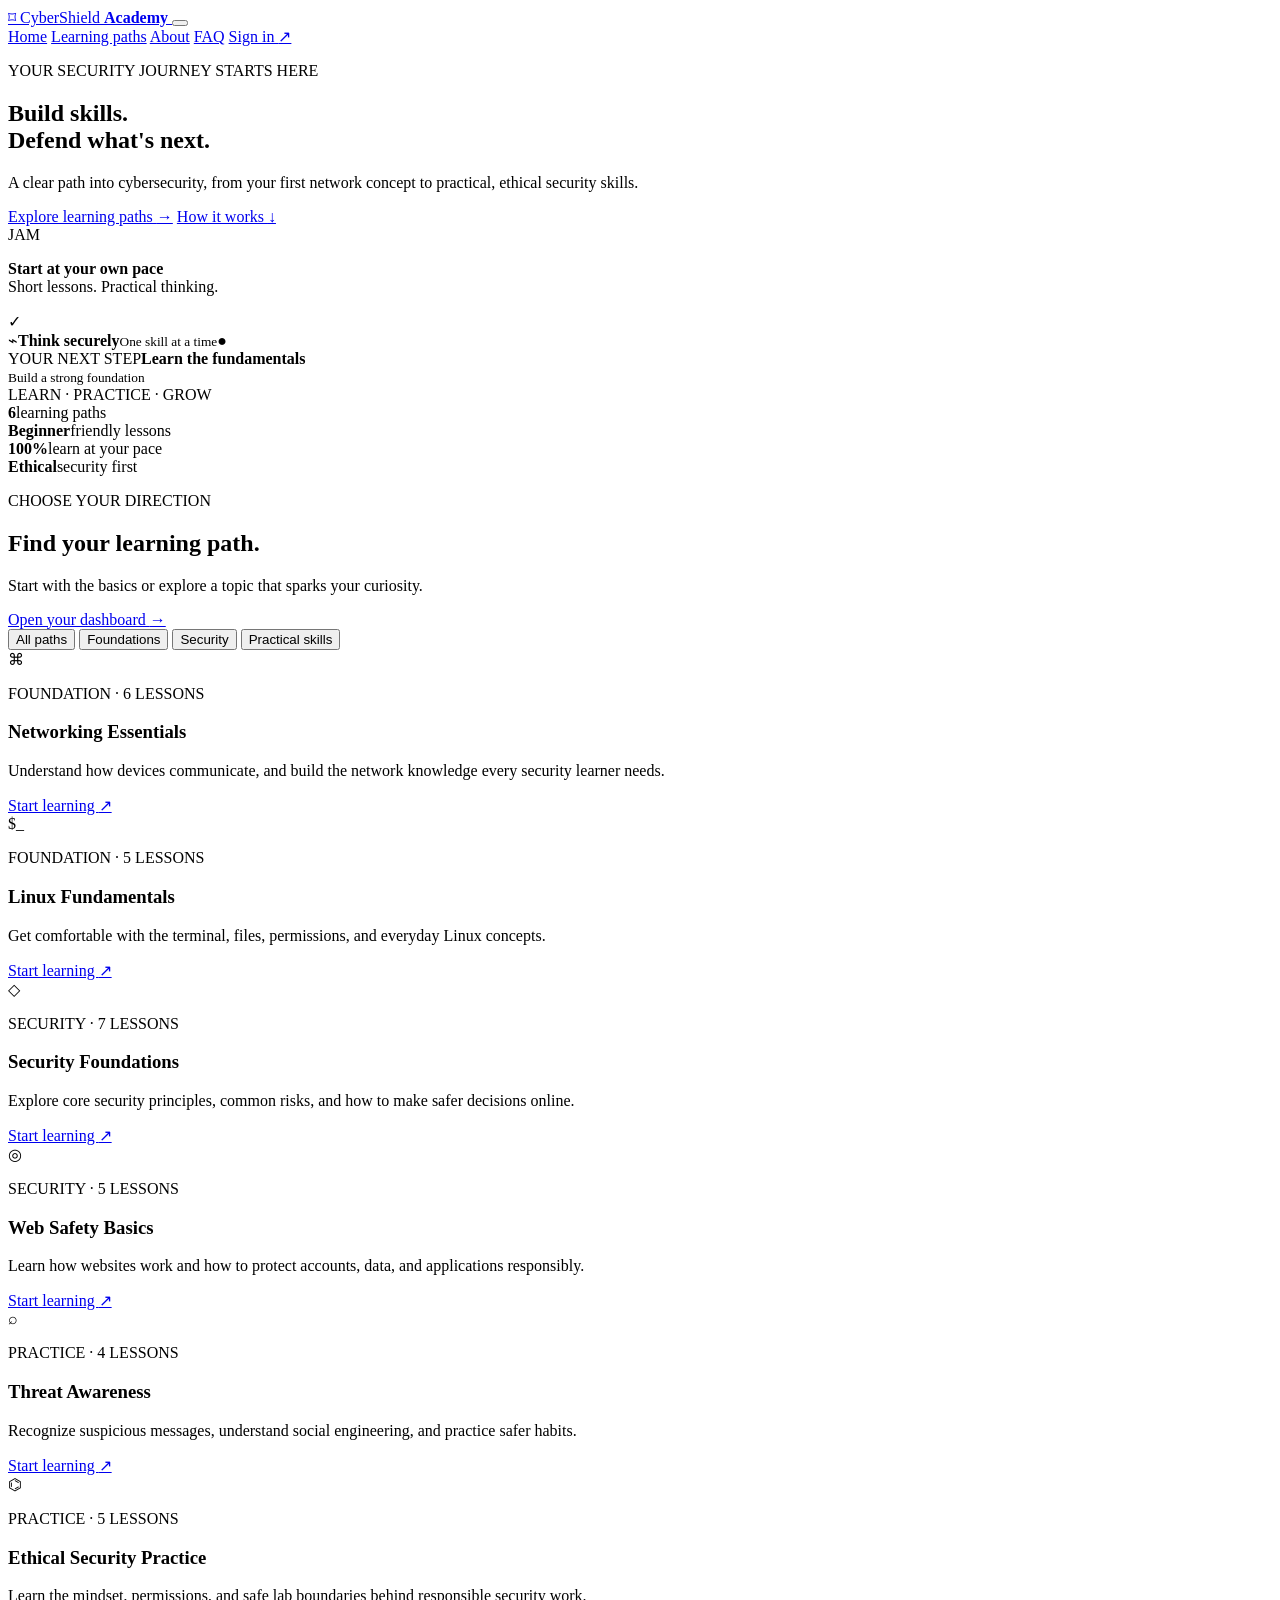
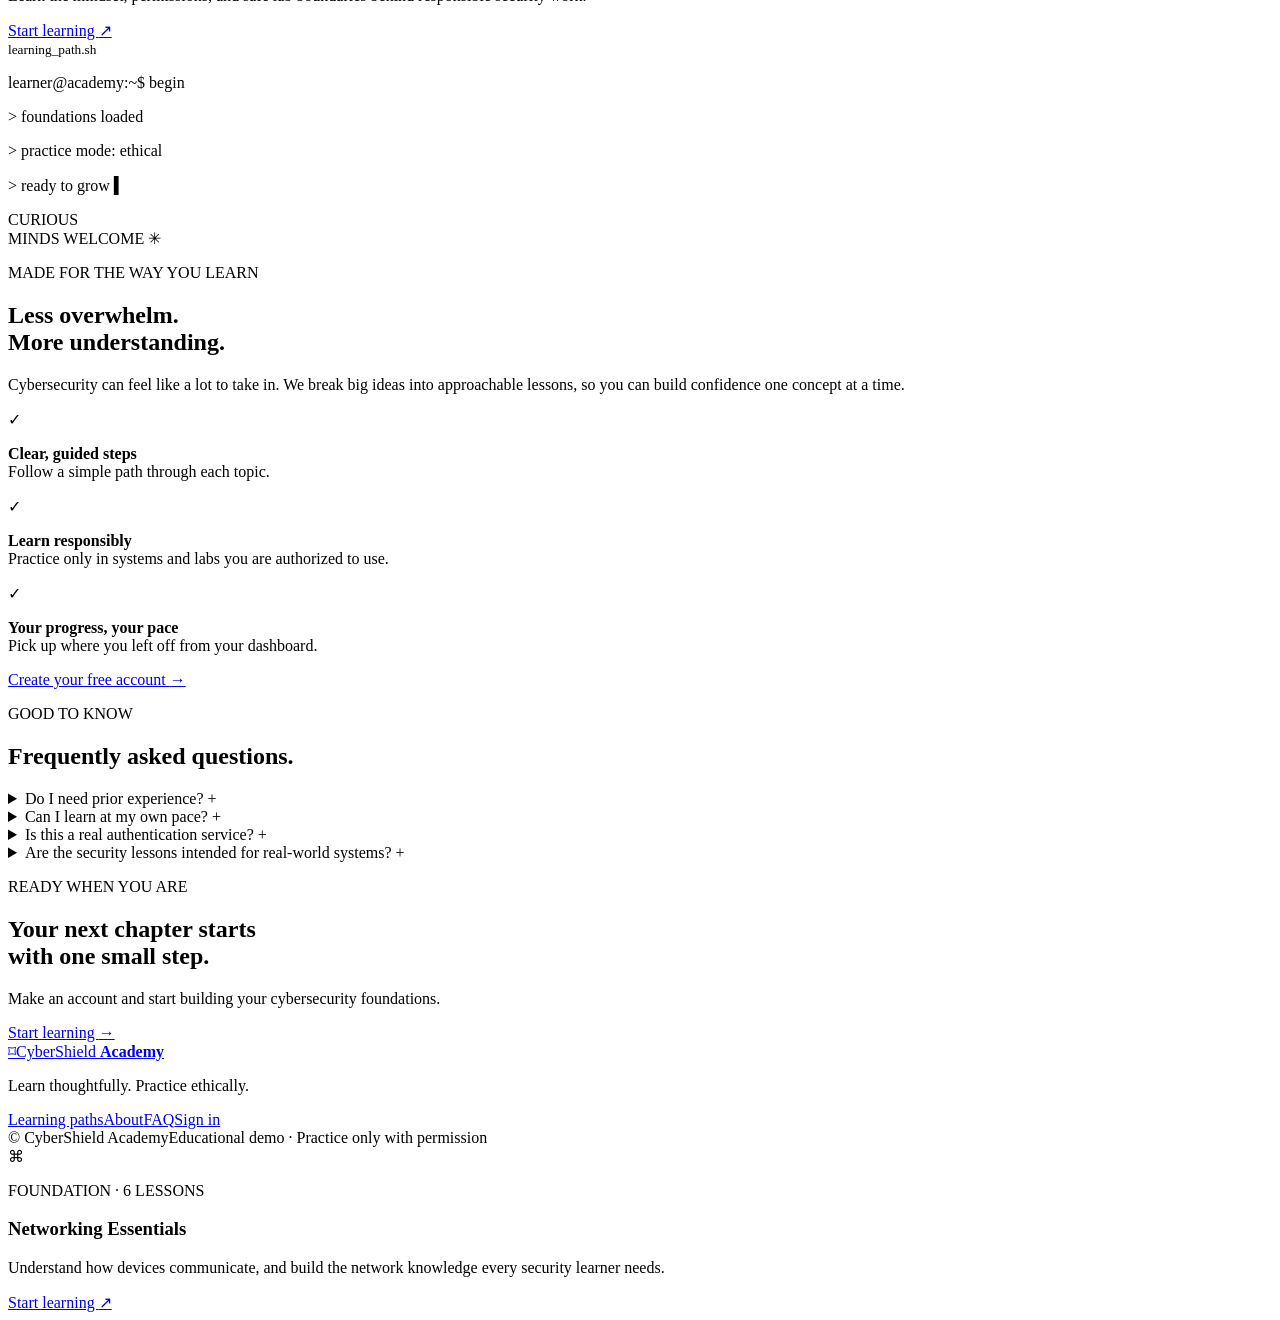
==== index.html @ b5a875af "Update and rename README.md to index.html" ====
<!DOCTYPE html>
<html lang="en">
<head>
    <meta charset="UTF-8">
    <meta name="viewport" content="width=device-width, initial-scale=1.0">
    <meta name="theme-color" content="#07111f">
    <meta name="description" content="Build practical cybersecurity skills with beginner-friendly learning paths, hands-on labs, and guided lessons at CyberShield Academy.">
    <title>CyberShield Academy | Learn Cybersecurity</title>
    <link rel="stylesheet" href="style.css">
</head>
<body>
    <header class="site-header">
        <a class="brand" href="#home" aria-label="CyberShield Academy home">
            <span class="brand-mark" aria-hidden="true">⌑</span>
            <span>CyberShield <strong>Academy</strong></span>
        </a>
        <button class="menu-toggle" id="menuToggle" type="button" aria-label="Open navigation" aria-expanded="false" aria-controls="primaryNav">
            <span></span><span></span><span></span>
        </button>
        <nav class="main-nav" id="primaryNav" aria-label="Main navigation">
            <a href="#home">Home</a>
            <a href="#courses">Learning paths</a>
            <a href="#about">About</a>
            <a href="#faq">FAQ</a>
            <a class="nav-cta" href="auth.html">Sign in <span aria-hidden="true">↗</span></a>
        </nav>
    </header>

    <main>
        <section class="hero section-wrap" id="home">
            <div class="hero-copy">
                <p class="eyebrow"><span class="status-dot"></span> YOUR SECURITY JOURNEY STARTS HERE</p>
                <h1>Build skills.<br><span>Defend what's next.</span></h1>
                <p class="hero-description">A clear path into cybersecurity, from your first network concept to practical, ethical security skills.</p>
                <div class="hero-actions">
                    <a class="button button-primary" href="#courses">Explore learning paths <span aria-hidden="true">→</span></a>
                    <a class="button button-quiet" href="#about">How it works <span aria-hidden="true">↓</span></a>
                </div>
                <div class="hero-proof">
                    <div class="proof-avatars" aria-hidden="true"><span>J</span><span>A</span><span>M</span></div>
                    <p><strong>Start at your own pace</strong><br><span>Short lessons. Practical thinking.</span></p>
                </div>
            </div>
            <div class="hero-visual" aria-label="Cybersecurity learning dashboard illustration">
                <div class="orbit orbit-one"></div>
                <div class="orbit orbit-two"></div>
                <div class="shield-illustration">
                    <div class="shield-inner"><span class="shield-symbol">✓</span></div>
                </div>
                <div class="floating-card card-threat"><span class="mini-icon">⌁</span><span><strong>Think securely</strong><small>One skill at a time</small></span><span class="signal">●</span></div>
                <div class="floating-card card-progress"><span class="progress-label">YOUR NEXT STEP</span><strong>Learn the fundamentals</strong><div class="progress-track"><span></span></div><small>Build a strong foundation</small></div>
                <div class="visual-caption"><span class="status-dot"></span> LEARN · PRACTICE · GROW</div>
            </div>
        </section>

        <section class="trust-strip" aria-label="Academy highlights">
            <div><strong>6</strong><span>learning paths</span></div>
            <div><strong>Beginner</strong><span>friendly lessons</span></div>
            <div><strong>100%</strong><span>learn at your pace</span></div>
            <div><strong>Ethical</strong><span>security first</span></div>
        </section>

        <section class="section-wrap courses-section" id="courses">
            <div class="section-heading">
                <div>
                    <p class="eyebrow">CHOOSE YOUR DIRECTION</p>
                    <h2>Find your learning path<span class="accent-dot">.</span></h2>
                    <p class="section-intro">Start with the basics or explore a topic that sparks your curiosity.</p>
                </div>
                <a class="text-link" href="auth.html">Open your dashboard <span aria-hidden="true">→</span></a>
            </div>
            <div class="course-filters" role="group" aria-label="Filter learning paths">
                <button class="filter-chip active" type="button" data-filter="all" aria-pressed="true">All paths</button>
                <button class="filter-chip" type="button" data-filter="foundation" aria-pressed="false">Foundations</button>
                <button class="filter-chip" type="button" data-filter="security" aria-pressed="false">Security</button>
                <button class="filter-chip" type="button" data-filter="practice" aria-pressed="false">Practical skills</button>
            </div>
            <div class="course-grid" id="courseGrid">
                <article class="course-card" data-category="foundation">
                    <div class="course-icon icon-blue">⌘</div><p class="course-kicker">FOUNDATION · 6 LESSONS</p>
                    <h3>Networking Essentials</h3><p>Understand how devices communicate, and build the network knowledge every security learner needs.</p>
                   <a href="auth.html" class="course-link">Start learning <span aria-hidden="true">↗</span></a>
                </article>
                <article class="course-card" data-category="foundation">
                    <div class="course-icon icon-green">$_</div><p class="course-kicker">FOUNDATION · 5 LESSONS</p>
                    <h3>Linux Fundamentals</h3><p>Get comfortable with the terminal, files, permissions, and everyday Linux concepts.</p>
                    <a href="auth.html" class="course-link">Start learning <span aria-hidden="true">↗</span></a>
                </article>
                <article class="course-card" data-category="security">
                    <div class="course-icon icon-purple">◇</div><p class="course-kicker">SECURITY · 7 LESSONS</p>
                    <h3>Security Foundations</h3><p>Explore core security principles, common risks, and how to make safer decisions online.</p>
                    <a href="auth.html" class="course-link">Start learning <span aria-hidden="true">↗</span></a>
                </article>
                <article class="course-card" data-category="security">
                    <div class="course-icon icon-orange">◎</div><p class="course-kicker">SECURITY · 5 LESSONS</p>
                    <h3>Web Safety Basics</h3><p>Learn how websites work and how to protect accounts, data, and applications responsibly.</p>
                    <a href="auth.html" class="course-link">Start learning <span aria-hidden="true">↗</span></a>
                </article>
                <article class="course-card" data-category="practice">
                    <div class="course-icon icon-pink">⌕</div><p class="course-kicker">PRACTICE · 4 LESSONS</p>
                    <h3>Threat Awareness</h3><p>Recognize suspicious messages, understand social engineering, and practice safer habits.</p>
                    <a href="auth.html" class="course-link">Start learning <span aria-hidden="true">↗</span></a>
                </article>
                <article class="course-card" data-category="practice">
                    <div class="course-icon icon-teal">⌬</div><p class="course-kicker">PRACTICE · 5 LESSONS</p>
                    <h3>Ethical Security Practice</h3><p>Learn the mindset, permissions, and safe lab boundaries behind responsible security work.</p>
                    <a href="auth.html" class="course-link">Start learning <span aria-hidden="true">↗</span></a>
                </article>
            </div>
            <p class="empty-filter" id="emptyFilter" hidden>No learning paths match this filter.</p>
        </section>

        <section class="about-section" id="about">
            <div class="section-wrap about-grid">
                <div class="about-visual">
                    <div class="terminal-window">
                        <div class="terminal-top"><span></span><span></span><span></span><small>learning_path.sh</small></div>
                        <div class="terminal-content"><p><span class="terminal-green">learner@academy</span>:~$ begin</p><p class="terminal-muted">> foundations loaded</p><p class="terminal-muted">> practice mode: ethical</p><p class="terminal-highlight">> ready to grow <span class="cursor">▍</span></p></div>
                    </div>
                    <div class="about-sticker">CURIOUS<br>MINDS WELCOME <span>✳</span></div>
                </div>
                <div class="about-copy">
                    <p class="eyebrow">MADE FOR THE WAY YOU LEARN</p>
                    <h2>Less overwhelm.<br><span>More understanding.</span></h2>
                    <p>Cybersecurity can feel like a lot to take in. We break big ideas into approachable lessons, so you can build confidence one concept at a time.</p>
                    <div class="value-list">
                        <div><span class="check-mark">✓</span><p><strong>Clear, guided steps</strong><br>Follow a simple path through each topic.</p></div>
                        <div><span class="check-mark">✓</span><p><strong>Learn responsibly</strong><br>Practice only in systems and labs you are authorized to use.</p></div>
                        <div><span class="check-mark">✓</span><p><strong>Your progress, your pace</strong><br>Pick up where you left off from your dashboard.</p></div>
                    </div>
                    <a class="button button-primary" href="auth.html">Create your free account <span aria-hidden="true">→</span></a>
                </div>
            </div>
        </section>

        <section class="section-wrap faq-section" id="faq">
            <div class="section-heading">
                <div><p class="eyebrow">GOOD TO KNOW</p><h2>Frequently asked questions<span class="accent-dot">.</span></h2></div>
            </div>
            <div class="faq-list">
                <details><summary>Do I need prior experience? <span>+</span></summary><p>No. The learning paths are designed to start with approachable fundamentals, and you can choose where to begin.</p></details>
                <details><summary>Can I learn at my own pace? <span>+</span></summary><p>Yes. Lessons and progress are available from your dashboard on the same browser where you created your account.</p></details>
                <details><summary>Is this a real authentication service? <span>+</span></summary><p>This website is a front-end learning demo. Accounts and progress are stored in this browser only. Do not use a real or reused password. A production service needs a secure backend and verified password-reset flow.</p></details>
                <details><summary>Are the security lessons intended for real-world systems? <span>+</span></summary><p>Learning should stay ethical and authorized. Only practice on systems you own or have explicit permission to test, preferably in a dedicated training lab.</p></details>
            </div>
        </section>

        <section class="contact-section" id="contact">
            <div class="section-wrap contact-wrap">
                <div><p class="eyebrow">READY WHEN YOU ARE</p><h2>Your next chapter starts<br>with one small step.</h2><p>Make an account and start building your cybersecurity foundations.</p></div>
                <a class="button button-light" href="auth.html">Start learning <span aria-hidden="true">→</span></a>
            </div>
        </section>
    </main>

    <footer class="site-footer">
        <div class="section-wrap footer-main">
            <a class="brand" href="#home"><span class="brand-mark" aria-hidden="true">⌑</span><span>CyberShield <strong>Academy</strong></span></a>
            <p>Learn thoughtfully. Practice ethically.</p>
            <div class="footer-links"><a href="#courses">Learning paths</a><a href="#about">About</a><a href="#faq">FAQ</a><a href="auth.html">Sign in</a></div>
        </div>
        <div class="section-wrap footer-bottom"><span>© <span id="currentYear"></span> CyberShield Academy</span><span>Educational demo · Practice only with permission</span></div>
    </footer>
    <script src="script.js"></script><article class="course-card" data-category="foundation">
    <div class="course-icon icon-blue">⌘</div><p class="course-kicker">FOUNDATION · 6 LESSONS</p>
    <h3>Networking Essentials</h3><p>Understand how devices communicate, and build the network knowledge every security learner needs.</p>
    <a href="networking.html" class="course-link">Start learning <span aria-hidden="true">↗</span></a>
</article>

</body>
</html>
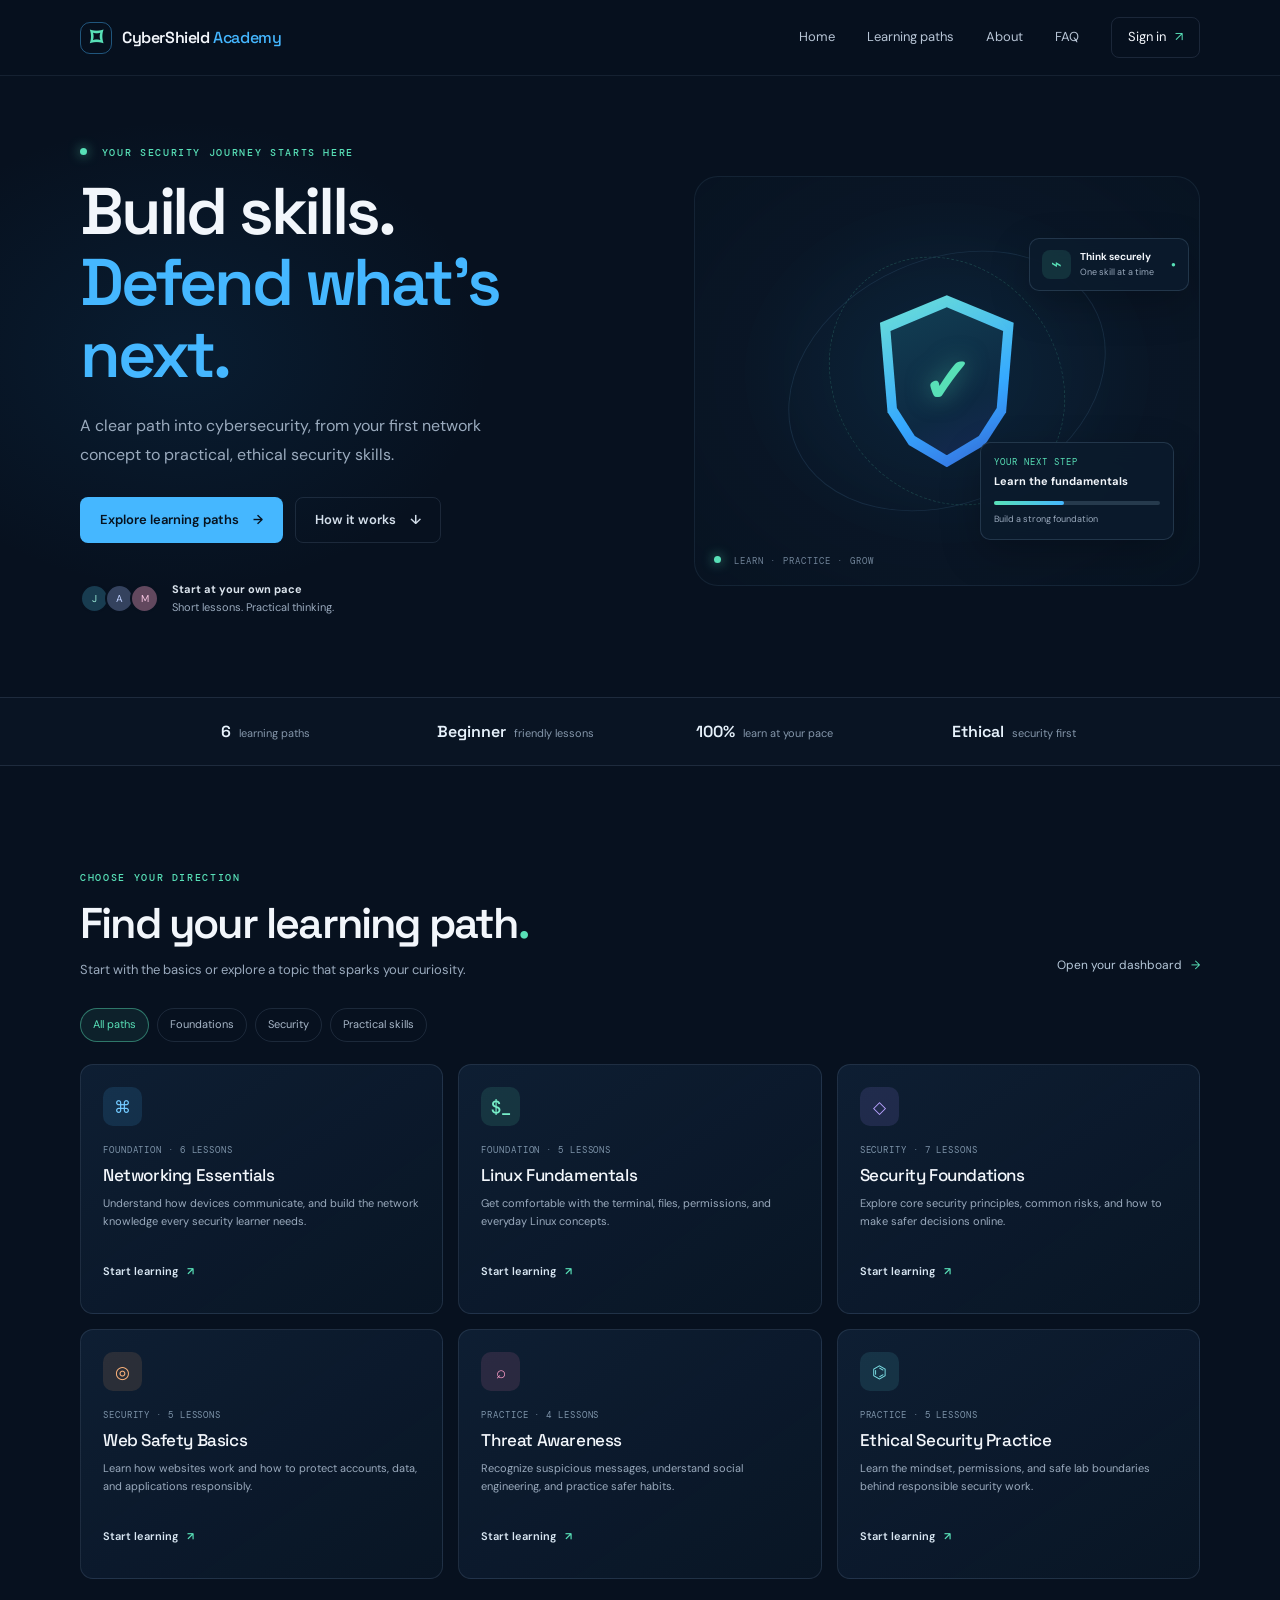
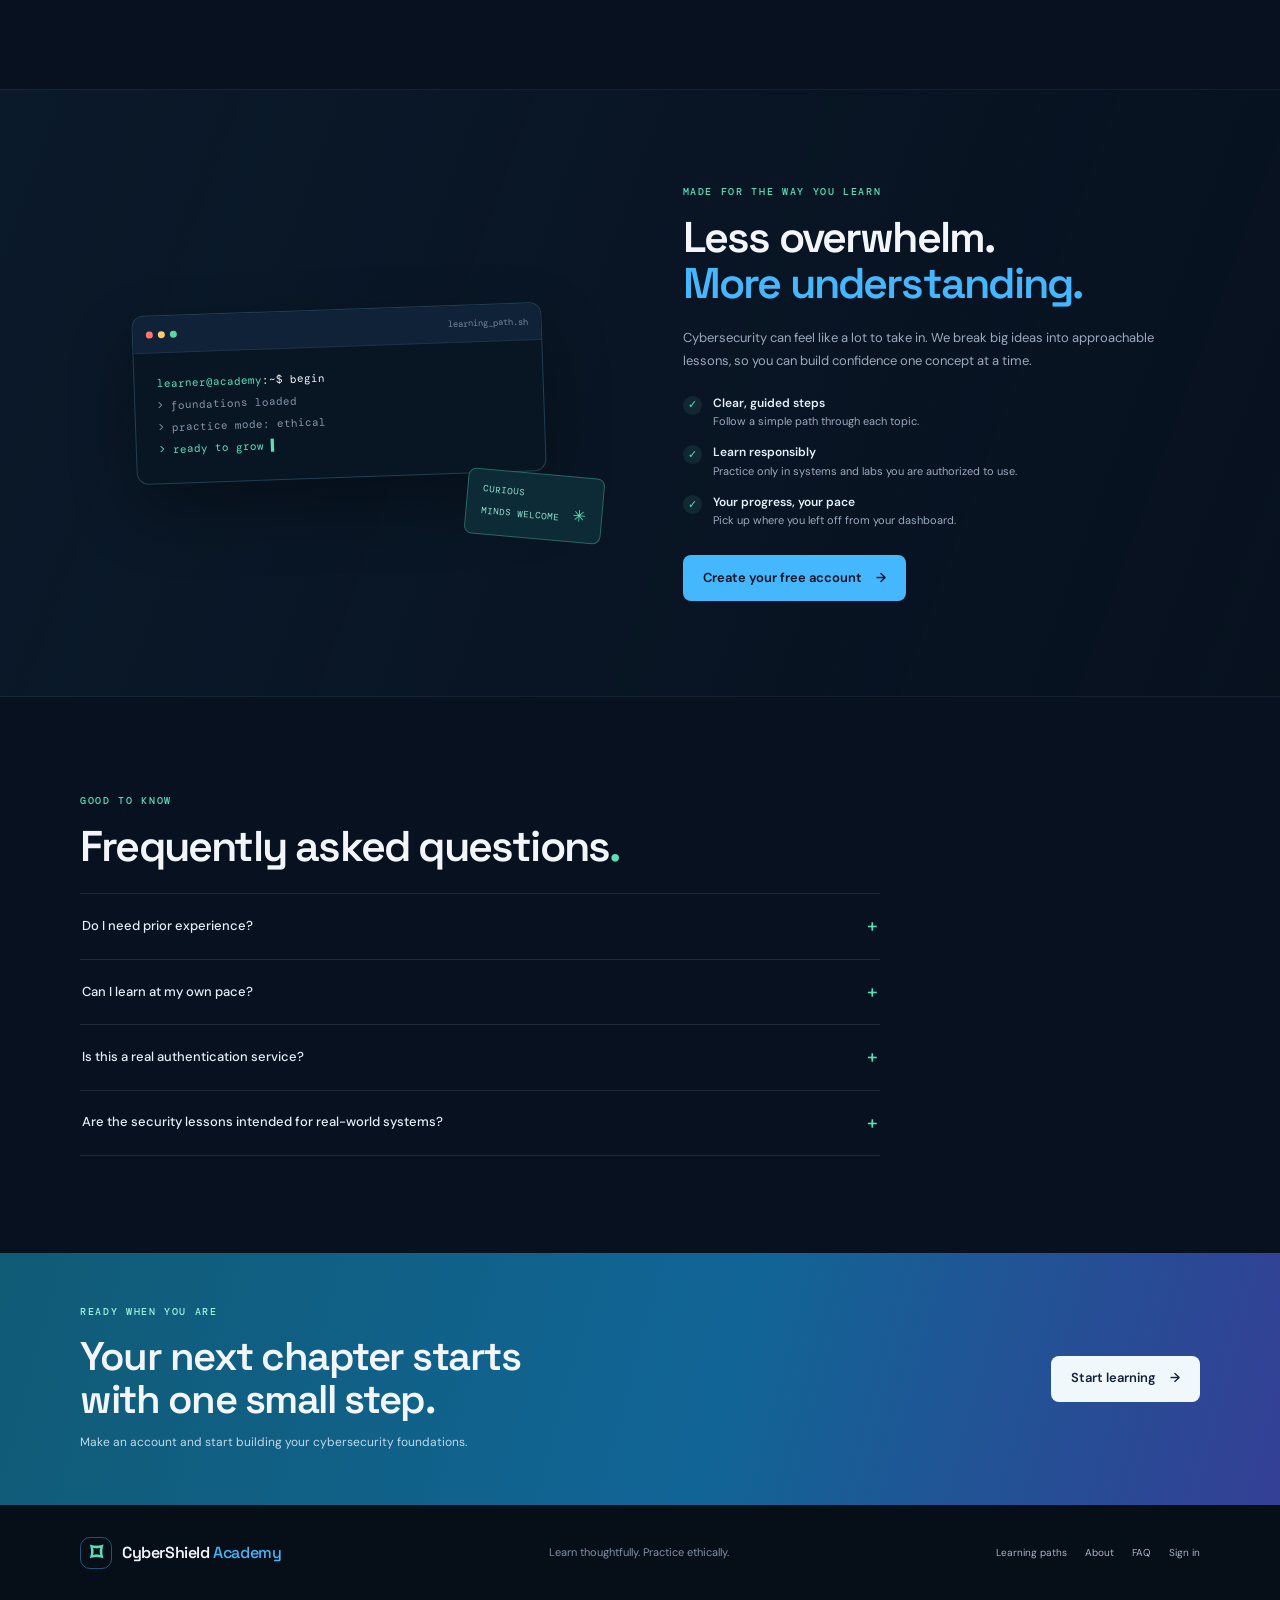
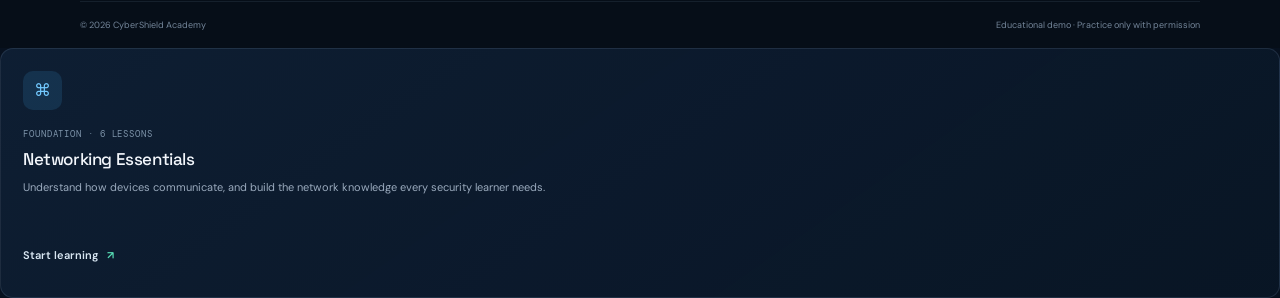
==== commit 670860b6: "Add files via upload" ====
--- a/index.html
+++ b/index.html
@@ -1,171 +1,171 @@
-<!DOCTYPE html>
-<html lang="en">
-<head>
-    <meta charset="UTF-8">
-    <meta name="viewport" content="width=device-width, initial-scale=1.0">
-    <meta name="theme-color" content="#07111f">
-    <meta name="description" content="Build practical cybersecurity skills with beginner-friendly learning paths, hands-on labs, and guided lessons at CyberShield Academy.">
-    <title>CyberShield Academy | Learn Cybersecurity</title>
-    <link rel="stylesheet" href="style.css">
-</head>
-<body>
-    <header class="site-header">
-        <a class="brand" href="#home" aria-label="CyberShield Academy home">
-            <span class="brand-mark" aria-hidden="true">⌑</span>
-            <span>CyberShield <strong>Academy</strong></span>
-        </a>
-        <button class="menu-toggle" id="menuToggle" type="button" aria-label="Open navigation" aria-expanded="false" aria-controls="primaryNav">
-            <span></span><span></span><span></span>
-        </button>
-        <nav class="main-nav" id="primaryNav" aria-label="Main navigation">
-            <a href="#home">Home</a>
-            <a href="#courses">Learning paths</a>
-            <a href="#about">About</a>
-            <a href="#faq">FAQ</a>
-            <a class="nav-cta" href="auth.html">Sign in <span aria-hidden="true">↗</span></a>
-        </nav>
-    </header>
-
-    <main>
-        <section class="hero section-wrap" id="home">
-            <div class="hero-copy">
-                <p class="eyebrow"><span class="status-dot"></span> YOUR SECURITY JOURNEY STARTS HERE</p>
-                <h1>Build skills.<br><span>Defend what's next.</span></h1>
-                <p class="hero-description">A clear path into cybersecurity, from your first network concept to practical, ethical security skills.</p>
-                <div class="hero-actions">
-                    <a class="button button-primary" href="#courses">Explore learning paths <span aria-hidden="true">→</span></a>
-                    <a class="button button-quiet" href="#about">How it works <span aria-hidden="true">↓</span></a>
-                </div>
-                <div class="hero-proof">
-                    <div class="proof-avatars" aria-hidden="true"><span>J</span><span>A</span><span>M</span></div>
-                    <p><strong>Start at your own pace</strong><br><span>Short lessons. Practical thinking.</span></p>
-                </div>
-            </div>
-            <div class="hero-visual" aria-label="Cybersecurity learning dashboard illustration">
-                <div class="orbit orbit-one"></div>
-                <div class="orbit orbit-two"></div>
-                <div class="shield-illustration">
-                    <div class="shield-inner"><span class="shield-symbol">✓</span></div>
-                </div>
-                <div class="floating-card card-threat"><span class="mini-icon">⌁</span><span><strong>Think securely</strong><small>One skill at a time</small></span><span class="signal">●</span></div>
-                <div class="floating-card card-progress"><span class="progress-label">YOUR NEXT STEP</span><strong>Learn the fundamentals</strong><div class="progress-track"><span></span></div><small>Build a strong foundation</small></div>
-                <div class="visual-caption"><span class="status-dot"></span> LEARN · PRACTICE · GROW</div>
-            </div>
-        </section>
-
-        <section class="trust-strip" aria-label="Academy highlights">
-            <div><strong>6</strong><span>learning paths</span></div>
-            <div><strong>Beginner</strong><span>friendly lessons</span></div>
-            <div><strong>100%</strong><span>learn at your pace</span></div>
-            <div><strong>Ethical</strong><span>security first</span></div>
-        </section>
-
-        <section class="section-wrap courses-section" id="courses">
-            <div class="section-heading">
-                <div>
-                    <p class="eyebrow">CHOOSE YOUR DIRECTION</p>
-                    <h2>Find your learning path<span class="accent-dot">.</span></h2>
-                    <p class="section-intro">Start with the basics or explore a topic that sparks your curiosity.</p>
-                </div>
-                <a class="text-link" href="auth.html">Open your dashboard <span aria-hidden="true">→</span></a>
-            </div>
-            <div class="course-filters" role="group" aria-label="Filter learning paths">
-                <button class="filter-chip active" type="button" data-filter="all" aria-pressed="true">All paths</button>
-                <button class="filter-chip" type="button" data-filter="foundation" aria-pressed="false">Foundations</button>
-                <button class="filter-chip" type="button" data-filter="security" aria-pressed="false">Security</button>
-                <button class="filter-chip" type="button" data-filter="practice" aria-pressed="false">Practical skills</button>
-            </div>
-            <div class="course-grid" id="courseGrid">
-                <article class="course-card" data-category="foundation">
-                    <div class="course-icon icon-blue">⌘</div><p class="course-kicker">FOUNDATION · 6 LESSONS</p>
-                    <h3>Networking Essentials</h3><p>Understand how devices communicate, and build the network knowledge every security learner needs.</p>
-                   <a href="auth.html" class="course-link">Start learning <span aria-hidden="true">↗</span></a>
-                </article>
-                <article class="course-card" data-category="foundation">
-                    <div class="course-icon icon-green">$_</div><p class="course-kicker">FOUNDATION · 5 LESSONS</p>
-                    <h3>Linux Fundamentals</h3><p>Get comfortable with the terminal, files, permissions, and everyday Linux concepts.</p>
-                    <a href="auth.html" class="course-link">Start learning <span aria-hidden="true">↗</span></a>
-                </article>
-                <article class="course-card" data-category="security">
-                    <div class="course-icon icon-purple">◇</div><p class="course-kicker">SECURITY · 7 LESSONS</p>
-                    <h3>Security Foundations</h3><p>Explore core security principles, common risks, and how to make safer decisions online.</p>
-                    <a href="auth.html" class="course-link">Start learning <span aria-hidden="true">↗</span></a>
-                </article>
-                <article class="course-card" data-category="security">
-                    <div class="course-icon icon-orange">◎</div><p class="course-kicker">SECURITY · 5 LESSONS</p>
-                    <h3>Web Safety Basics</h3><p>Learn how websites work and how to protect accounts, data, and applications responsibly.</p>
-                    <a href="auth.html" class="course-link">Start learning <span aria-hidden="true">↗</span></a>
-                </article>
-                <article class="course-card" data-category="practice">
-                    <div class="course-icon icon-pink">⌕</div><p class="course-kicker">PRACTICE · 4 LESSONS</p>
-                    <h3>Threat Awareness</h3><p>Recognize suspicious messages, understand social engineering, and practice safer habits.</p>
-                    <a href="auth.html" class="course-link">Start learning <span aria-hidden="true">↗</span></a>
-                </article>
-                <article class="course-card" data-category="practice">
-                    <div class="course-icon icon-teal">⌬</div><p class="course-kicker">PRACTICE · 5 LESSONS</p>
-                    <h3>Ethical Security Practice</h3><p>Learn the mindset, permissions, and safe lab boundaries behind responsible security work.</p>
-                    <a href="auth.html" class="course-link">Start learning <span aria-hidden="true">↗</span></a>
-                </article>
-            </div>
-            <p class="empty-filter" id="emptyFilter" hidden>No learning paths match this filter.</p>
-        </section>
-
-        <section class="about-section" id="about">
-            <div class="section-wrap about-grid">
-                <div class="about-visual">
-                    <div class="terminal-window">
-                        <div class="terminal-top"><span></span><span></span><span></span><small>learning_path.sh</small></div>
-                        <div class="terminal-content"><p><span class="terminal-green">learner@academy</span>:~$ begin</p><p class="terminal-muted">> foundations loaded</p><p class="terminal-muted">> practice mode: ethical</p><p class="terminal-highlight">> ready to grow <span class="cursor">▍</span></p></div>
-                    </div>
-                    <div class="about-sticker">CURIOUS<br>MINDS WELCOME <span>✳</span></div>
-                </div>
-                <div class="about-copy">
-                    <p class="eyebrow">MADE FOR THE WAY YOU LEARN</p>
-                    <h2>Less overwhelm.<br><span>More understanding.</span></h2>
-                    <p>Cybersecurity can feel like a lot to take in. We break big ideas into approachable lessons, so you can build confidence one concept at a time.</p>
-                    <div class="value-list">
-                        <div><span class="check-mark">✓</span><p><strong>Clear, guided steps</strong><br>Follow a simple path through each topic.</p></div>
-                        <div><span class="check-mark">✓</span><p><strong>Learn responsibly</strong><br>Practice only in systems and labs you are authorized to use.</p></div>
-                        <div><span class="check-mark">✓</span><p><strong>Your progress, your pace</strong><br>Pick up where you left off from your dashboard.</p></div>
-                    </div>
-                    <a class="button button-primary" href="auth.html">Create your free account <span aria-hidden="true">→</span></a>
-                </div>
-            </div>
-        </section>
-
-        <section class="section-wrap faq-section" id="faq">
-            <div class="section-heading">
-                <div><p class="eyebrow">GOOD TO KNOW</p><h2>Frequently asked questions<span class="accent-dot">.</span></h2></div>
-            </div>
-            <div class="faq-list">
-                <details><summary>Do I need prior experience? <span>+</span></summary><p>No. The learning paths are designed to start with approachable fundamentals, and you can choose where to begin.</p></details>
-                <details><summary>Can I learn at my own pace? <span>+</span></summary><p>Yes. Lessons and progress are available from your dashboard on the same browser where you created your account.</p></details>
-                <details><summary>Is this a real authentication service? <span>+</span></summary><p>This website is a front-end learning demo. Accounts and progress are stored in this browser only. Do not use a real or reused password. A production service needs a secure backend and verified password-reset flow.</p></details>
-                <details><summary>Are the security lessons intended for real-world systems? <span>+</span></summary><p>Learning should stay ethical and authorized. Only practice on systems you own or have explicit permission to test, preferably in a dedicated training lab.</p></details>
-            </div>
-        </section>
-
-        <section class="contact-section" id="contact">
-            <div class="section-wrap contact-wrap">
-                <div><p class="eyebrow">READY WHEN YOU ARE</p><h2>Your next chapter starts<br>with one small step.</h2><p>Make an account and start building your cybersecurity foundations.</p></div>
-                <a class="button button-light" href="auth.html">Start learning <span aria-hidden="true">→</span></a>
-            </div>
-        </section>
-    </main>
-
-    <footer class="site-footer">
-        <div class="section-wrap footer-main">
-            <a class="brand" href="#home"><span class="brand-mark" aria-hidden="true">⌑</span><span>CyberShield <strong>Academy</strong></span></a>
-            <p>Learn thoughtfully. Practice ethically.</p>
-            <div class="footer-links"><a href="#courses">Learning paths</a><a href="#about">About</a><a href="#faq">FAQ</a><a href="auth.html">Sign in</a></div>
-        </div>
-        <div class="section-wrap footer-bottom"><span>© <span id="currentYear"></span> CyberShield Academy</span><span>Educational demo · Practice only with permission</span></div>
-    </footer>
-    <script src="script.js"></script><article class="course-card" data-category="foundation">
-    <div class="course-icon icon-blue">⌘</div><p class="course-kicker">FOUNDATION · 6 LESSONS</p>
-    <h3>Networking Essentials</h3><p>Understand how devices communicate, and build the network knowledge every security learner needs.</p>
-    <a href="networking.html" class="course-link">Start learning <span aria-hidden="true">↗</span></a>
-</article>
-
-</body>
-</html>
+<!DOCTYPE html>
+<html lang="en">
+<head>
+    <meta charset="UTF-8">
+    <meta name="viewport" content="width=device-width, initial-scale=1.0">
+    <meta name="theme-color" content="#07111f">
+    <meta name="description" content="Build practical cybersecurity skills with beginner-friendly learning paths, hands-on labs, and guided lessons at CyberShield Academy.">
+    <title>CyberShield Academy | Learn Cybersecurity</title>
+    <link rel="stylesheet" href="style.css">
+</head>
+<body>
+    <header class="site-header">
+        <a class="brand" href="#home" aria-label="CyberShield Academy home">
+            <span class="brand-mark" aria-hidden="true">⌑</span>
+            <span>CyberShield <strong>Academy</strong></span>
+        </a>
+        <button class="menu-toggle" id="menuToggle" type="button" aria-label="Open navigation" aria-expanded="false" aria-controls="primaryNav">
+            <span></span><span></span><span></span>
+        </button>
+        <nav class="main-nav" id="primaryNav" aria-label="Main navigation">
+            <a href="#home">Home</a>
+            <a href="#courses">Learning paths</a>
+            <a href="#about">About</a>
+            <a href="#faq">FAQ</a>
+            <a class="nav-cta" href="auth.html">Sign in <span aria-hidden="true">↗</span></a>
+        </nav>
+    </header>
+
+    <main>
+        <section class="hero section-wrap" id="home">
+            <div class="hero-copy">
+                <p class="eyebrow"><span class="status-dot"></span> YOUR SECURITY JOURNEY STARTS HERE</p>
+                <h1>Build skills.<br><span>Defend what's next.</span></h1>
+                <p class="hero-description">A clear path into cybersecurity, from your first network concept to practical, ethical security skills.</p>
+                <div class="hero-actions">
+                    <a class="button button-primary" href="#courses">Explore learning paths <span aria-hidden="true">→</span></a>
+                    <a class="button button-quiet" href="#about">How it works <span aria-hidden="true">↓</span></a>
+                </div>
+                <div class="hero-proof">
+                    <div class="proof-avatars" aria-hidden="true"><span>J</span><span>A</span><span>M</span></div>
+                    <p><strong>Start at your own pace</strong><br><span>Short lessons. Practical thinking.</span></p>
+                </div>
+            </div>
+            <div class="hero-visual" aria-label="Cybersecurity learning dashboard illustration">
+                <div class="orbit orbit-one"></div>
+                <div class="orbit orbit-two"></div>
+                <div class="shield-illustration">
+                    <div class="shield-inner"><span class="shield-symbol">✓</span></div>
+                </div>
+                <div class="floating-card card-threat"><span class="mini-icon">⌁</span><span><strong>Think securely</strong><small>One skill at a time</small></span><span class="signal">●</span></div>
+                <div class="floating-card card-progress"><span class="progress-label">YOUR NEXT STEP</span><strong>Learn the fundamentals</strong><div class="progress-track"><span></span></div><small>Build a strong foundation</small></div>
+                <div class="visual-caption"><span class="status-dot"></span> LEARN · PRACTICE · GROW</div>
+            </div>
+        </section>
+
+        <section class="trust-strip" aria-label="Academy highlights">
+            <div><strong>6</strong><span>learning paths</span></div>
+            <div><strong>Beginner</strong><span>friendly lessons</span></div>
+            <div><strong>100%</strong><span>learn at your pace</span></div>
+            <div><strong>Ethical</strong><span>security first</span></div>
+        </section>
+
+        <section class="section-wrap courses-section" id="courses">
+            <div class="section-heading">
+                <div>
+                    <p class="eyebrow">CHOOSE YOUR DIRECTION</p>
+                    <h2>Find your learning path<span class="accent-dot">.</span></h2>
+                    <p class="section-intro">Start with the basics or explore a topic that sparks your curiosity.</p>
+                </div>
+                <a class="text-link" href="auth.html">Open your dashboard <span aria-hidden="true">→</span></a>
+            </div>
+            <div class="course-filters" role="group" aria-label="Filter learning paths">
+                <button class="filter-chip active" type="button" data-filter="all" aria-pressed="true">All paths</button>
+                <button class="filter-chip" type="button" data-filter="foundation" aria-pressed="false">Foundations</button>
+                <button class="filter-chip" type="button" data-filter="security" aria-pressed="false">Security</button>
+                <button class="filter-chip" type="button" data-filter="practice" aria-pressed="false">Practical skills</button>
+            </div>
+            <div class="course-grid" id="courseGrid">
+                <article class="course-card" data-category="foundation">
+                    <div class="course-icon icon-blue">⌘</div><p class="course-kicker">FOUNDATION · 6 LESSONS</p>
+                    <h3>Networking Essentials</h3><p>Understand how devices communicate, and build the network knowledge every security learner needs.</p>
+                   <a href="auth.html" class="course-link">Start learning <span aria-hidden="true">↗</span></a>
+                </article>
+                <article class="course-card" data-category="foundation">
+                    <div class="course-icon icon-green">$_</div><p class="course-kicker">FOUNDATION · 5 LESSONS</p>
+                    <h3>Linux Fundamentals</h3><p>Get comfortable with the terminal, files, permissions, and everyday Linux concepts.</p>
+                    <a href="auth.html" class="course-link">Start learning <span aria-hidden="true">↗</span></a>
+                </article>
+                <article class="course-card" data-category="security">
+                    <div class="course-icon icon-purple">◇</div><p class="course-kicker">SECURITY · 7 LESSONS</p>
+                    <h3>Security Foundations</h3><p>Explore core security principles, common risks, and how to make safer decisions online.</p>
+                    <a href="auth.html" class="course-link">Start learning <span aria-hidden="true">↗</span></a>
+                </article>
+                <article class="course-card" data-category="security">
+                    <div class="course-icon icon-orange">◎</div><p class="course-kicker">SECURITY · 5 LESSONS</p>
+                    <h3>Web Safety Basics</h3><p>Learn how websites work and how to protect accounts, data, and applications responsibly.</p>
+                    <a href="auth.html" class="course-link">Start learning <span aria-hidden="true">↗</span></a>
+                </article>
+                <article class="course-card" data-category="practice">
+                    <div class="course-icon icon-pink">⌕</div><p class="course-kicker">PRACTICE · 4 LESSONS</p>
+                    <h3>Threat Awareness</h3><p>Recognize suspicious messages, understand social engineering, and practice safer habits.</p>
+                    <a href="auth.html" class="course-link">Start learning <span aria-hidden="true">↗</span></a>
+                </article>
+                <article class="course-card" data-category="practice">
+                    <div class="course-icon icon-teal">⌬</div><p class="course-kicker">PRACTICE · 5 LESSONS</p>
+                    <h3>Ethical Security Practice</h3><p>Learn the mindset, permissions, and safe lab boundaries behind responsible security work.</p>
+                    <a href="auth.html" class="course-link">Start learning <span aria-hidden="true">↗</span></a>
+                </article>
+            </div>
+            <p class="empty-filter" id="emptyFilter" hidden>No learning paths match this filter.</p>
+        </section>
+
+        <section class="about-section" id="about">
+            <div class="section-wrap about-grid">
+                <div class="about-visual">
+                    <div class="terminal-window">
+                        <div class="terminal-top"><span></span><span></span><span></span><small>learning_path.sh</small></div>
+                        <div class="terminal-content"><p><span class="terminal-green">learner@academy</span>:~$ begin</p><p class="terminal-muted">> foundations loaded</p><p class="terminal-muted">> practice mode: ethical</p><p class="terminal-highlight">> ready to grow <span class="cursor">▍</span></p></div>
+                    </div>
+                    <div class="about-sticker">CURIOUS<br>MINDS WELCOME <span>✳</span></div>
+                </div>
+                <div class="about-copy">
+                    <p class="eyebrow">MADE FOR THE WAY YOU LEARN</p>
+                    <h2>Less overwhelm.<br><span>More understanding.</span></h2>
+                    <p>Cybersecurity can feel like a lot to take in. We break big ideas into approachable lessons, so you can build confidence one concept at a time.</p>
+                    <div class="value-list">
+                        <div><span class="check-mark">✓</span><p><strong>Clear, guided steps</strong><br>Follow a simple path through each topic.</p></div>
+                        <div><span class="check-mark">✓</span><p><strong>Learn responsibly</strong><br>Practice only in systems and labs you are authorized to use.</p></div>
+                        <div><span class="check-mark">✓</span><p><strong>Your progress, your pace</strong><br>Pick up where you left off from your dashboard.</p></div>
+                    </div>
+                    <a class="button button-primary" href="auth.html">Create your free account <span aria-hidden="true">→</span></a>
+                </div>
+            </div>
+        </section>
+
+        <section class="section-wrap faq-section" id="faq">
+            <div class="section-heading">
+                <div><p class="eyebrow">GOOD TO KNOW</p><h2>Frequently asked questions<span class="accent-dot">.</span></h2></div>
+            </div>
+            <div class="faq-list">
+                <details><summary>Do I need prior experience? <span>+</span></summary><p>No. The learning paths are designed to start with approachable fundamentals, and you can choose where to begin.</p></details>
+                <details><summary>Can I learn at my own pace? <span>+</span></summary><p>Yes. Lessons and progress are available from your dashboard on the same browser where you created your account.</p></details>
+                <details><summary>Is this a real authentication service? <span>+</span></summary><p>This website is a front-end learning demo. Accounts and progress are stored in this browser only. Do not use a real or reused password. A production service needs a secure backend and verified password-reset flow.</p></details>
+                <details><summary>Are the security lessons intended for real-world systems? <span>+</span></summary><p>Learning should stay ethical and authorized. Only practice on systems you own or have explicit permission to test, preferably in a dedicated training lab.</p></details>
+            </div>
+        </section>
+
+        <section class="contact-section" id="contact">
+            <div class="section-wrap contact-wrap">
+                <div><p class="eyebrow">READY WHEN YOU ARE</p><h2>Your next chapter starts<br>with one small step.</h2><p>Make an account and start building your cybersecurity foundations.</p></div>
+                <a class="button button-light" href="auth.html">Start learning <span aria-hidden="true">→</span></a>
+            </div>
+        </section>
+    </main>
+
+    <footer class="site-footer">
+        <div class="section-wrap footer-main">
+            <a class="brand" href="#home"><span class="brand-mark" aria-hidden="true">⌑</span><span>CyberShield <strong>Academy</strong></span></a>
+            <p>Learn thoughtfully. Practice ethically.</p>
+            <div class="footer-links"><a href="#courses">Learning paths</a><a href="#about">About</a><a href="#faq">FAQ</a><a href="auth.html">Sign in</a></div>
+        </div>
+        <div class="section-wrap footer-bottom"><span>© <span id="currentYear"></span> CyberShield Academy</span><span>Educational demo · Practice only with permission</span></div>
+    </footer>
+    <script src="script.js"></script><article class="course-card" data-category="foundation">
+    <div class="course-icon icon-blue">⌘</div><p class="course-kicker">FOUNDATION · 6 LESSONS</p>
+    <h3>Networking Essentials</h3><p>Understand how devices communicate, and build the network knowledge every security learner needs.</p>
+    <a href="networking.html" class="course-link">Start learning <span aria-hidden="true">↗</span></a>
+</article>
+
+</body>
+</html>
--- a/style.css
+++ b/style.css
@@ -0,0 +1,301 @@
+@import url('https://fonts.googleapis.com/css2?family=DM+Mono:wght@400;500&family=DM+Sans:wght@400;500;600;700&family=Space+Grotesk:wght@400;500;600;700&display=swap');
+
+:root {
+    color-scheme: dark;
+    --bg: #07111f;
+    --surface: #0c1929;
+    --surface-raised: #102238;
+    --line: rgba(153, 183, 215, .14);
+    --text: #f2f6fb;
+    --muted: #9aaabd;
+    --blue: #45b7ff;
+    --mint: #58e0b7;
+    --font-body: "DM Sans", Arial, sans-serif;
+    --font-display: "Space Grotesk", Arial, sans-serif;
+    --font-mono: "DM Mono", Consolas, monospace;
+}
+
+* { box-sizing: border-box; }
+html { scroll-behavior: smooth; scroll-padding-top: 85px; }
+body { margin: 0; background: var(--bg); color: var(--text); font-family: var(--font-body); line-height: 1.6; }
+a { color: inherit; text-decoration: none; }
+button { font: inherit; }
+button, a { -webkit-tap-highlight-color: transparent; }
+button:focus-visible, a:focus-visible, summary:focus-visible, input:focus-visible, textarea:focus-visible { outline: 2px solid var(--mint); outline-offset: 4px; }
+.section-wrap { width: min(1120px, calc(100% - 48px)); margin-inline: auto; }
+
+.site-header { position: sticky; z-index: 20; top: 0; display: flex; align-items: center; justify-content: space-between; min-height: 76px; padding: 0 max(24px, calc((100% - 1120px) / 2)); border-bottom: 1px solid rgba(153, 183, 215, .1); background: rgba(7, 17, 31, .88); backdrop-filter: blur(18px); }
+.brand { display: inline-flex; gap: 10px; align-items: center; font: 600 16px var(--font-display); letter-spacing: -.4px; white-space: nowrap; }
+.brand strong { color: var(--blue); font-weight: 500; }
+.brand-mark { display: grid; width: 32px; height: 32px; place-items: center; border: 1px solid rgba(69, 183, 255, .42); border-radius: 10px; color: var(--mint); font-size: 24px; line-height: 1; }
+.main-nav { display: flex; align-items: center; gap: 32px; color: #b7c5d5; font-size: 13px; }
+.main-nav a { transition: color .2s ease; }
+.main-nav a:hover, .footer-links a:hover { color: var(--mint); }
+.main-nav .nav-cta { padding: 9px 16px; border: 1px solid var(--line); border-radius: 8px; color: var(--text); }
+.nav-cta span { padding-left: 6px; color: var(--mint); }
+.menu-toggle { display: none; }
+
+.hero { position: relative; display: grid; min-height: 600px; grid-template-columns: 1.05fr .95fr; align-items: center; gap: 54px; padding-block: 70px 80px; }
+.hero::before { position: absolute; z-index: -1; top: 5%; left: -20%; width: 58%; height: 80%; border-radius: 50%; background: radial-gradient(ellipse, rgba(20, 91, 145, .16), transparent 67%); content: ""; pointer-events: none; }
+.eyebrow { margin: 0 0 17px; color: var(--mint); font: 500 10px var(--font-mono); letter-spacing: 1.65px; }
+.status-dot { display: inline-block; width: 7px; height: 7px; margin-right: 7px; border-radius: 50%; background: var(--mint); box-shadow: 0 0 12px rgba(88, 224, 183, .8); vertical-align: 1px; }
+.hero h1, .section-heading h2, .about-copy h2, .contact-wrap h2 { margin: 0; font: 600 clamp(42px, 5.4vw, 66px)/1.08 var(--font-display); letter-spacing: -3.2px; }
+.hero h1 span, .about-copy h2 span { color: var(--blue); }
+.hero-description { max-width: 455px; margin: 22px 0 28px; color: var(--muted); font-size: 16px; line-height: 1.8; }
+.hero-actions { display: flex; flex-wrap: wrap; align-items: center; gap: 12px; }
+.button { display: inline-flex; min-height: 46px; align-items: center; justify-content: center; gap: 14px; padding: 0 19px; border: 1px solid transparent; border-radius: 8px; font-size: 13px; font-weight: 600; transition: transform .2s ease, background .2s ease, border-color .2s ease; }
+.button:hover { transform: translateY(-2px); }
+.button-primary { background: var(--blue); color: #06121f; }
+.button-primary:hover { background: #81d1ff; }
+.button-quiet { border-color: var(--line); color: #d3deea; }
+.button-quiet:hover { border-color: rgba(88, 224, 183, .5); }
+.hero-proof { display: flex; align-items: center; gap: 13px; margin-top: 38px; }
+.proof-avatars { display: flex; padding-left: 4px; }
+.proof-avatars span { display: grid; width: 29px; height: 29px; margin-left: -4px; place-items: center; border: 2px solid var(--bg); border-radius: 50%; background: #183c50; color: #9cebd7; font-size: 10px; }
+.proof-avatars span:nth-child(2) { background: #34425e; color: #bed0ff; }
+.proof-avatars span:nth-child(3) { background: #62485e; color: #f7c5e1; }
+.hero-proof p { margin: 0; color: #dae3ec; font-size: 11px; line-height: 1.6; }
+.hero-proof p span { color: var(--muted); }
+
+.hero-visual { position: relative; display: grid; min-height: 410px; place-items: center; overflow: hidden; border: 1px solid rgba(129, 175, 212, .1); border-radius: 24px; background: radial-gradient(ellipse at 50% 48%, rgba(23, 80, 119, .34), rgba(11, 25, 42, .65) 57%, rgba(8, 20, 34, .8)); }
+.orbit { position: absolute; width: 330px; height: 330px; border: 1px solid rgba(103, 161, 206, .15); border-radius: 50%; transform: rotate(-24deg) scaleY(.74); }
+.orbit-two { width: 260px; height: 260px; border-style: dashed; border-color: rgba(88, 224, 183, .18); transform: rotate(55deg) scaleY(.86); }
+.shield-illustration { position: relative; display: grid; width: 152px; height: 172px; place-items: center; background: linear-gradient(155deg, #70e4d3, #35a9ff 60%, #3764da); clip-path: polygon(50% 0, 94% 16%, 89% 68%, 75% 87%, 50% 100%, 25% 87%, 11% 68%, 6% 16%); filter: drop-shadow(0 0 30px rgba(59, 186, 239, .3)); }
+.shield-inner { display: grid; width: 128px; height: 148px; place-items: center; background: linear-gradient(155deg, #123f54, #0d2942 65%, #172854); clip-path: polygon(50% 0, 94% 16%, 89% 68%, 75% 87%, 50% 100%, 25% 87%, 11% 68%, 6% 16%); }
+.shield-symbol { color: var(--mint); font: 600 62px var(--font-display); text-shadow: 0 0 24px rgba(88, 224, 183, .5); }
+.floating-card { position: absolute; display: flex; align-items: center; border: 1px solid rgba(145, 180, 214, .18); border-radius: 10px; background: rgba(12, 27, 44, .91); box-shadow: 0 14px 40px rgba(0, 0, 0, .22); backdrop-filter: blur(12px); }
+.card-threat { top: 15%; right: 2%; gap: 9px; padding: 10px 12px; }
+.mini-icon { display: grid; width: 29px; height: 29px; place-items: center; border-radius: 8px; background: rgba(88, 224, 183, .12); color: var(--mint); font-size: 18px; }
+.card-threat strong, .card-threat small, .card-progress strong, .card-progress small { display: block; }
+.card-threat strong { font-size: 10px; }
+.card-threat small, .card-progress small { color: var(--muted); font-size: 9px; }
+.signal { margin-left: 8px; color: var(--mint); font-size: 8px; }
+.card-progress { right: 5%; bottom: 11%; display: block; width: 194px; padding: 13px; }
+.progress-label { display: block; margin-bottom: 5px; color: var(--mint); font: 9px var(--font-mono); letter-spacing: 1px; }
+.card-progress strong { margin-bottom: 10px; font-size: 11px; }
+.progress-track { height: 4px; margin-bottom: 7px; border-radius: 8px; background: #263a4d; }
+.progress-track span { display: block; width: 42%; height: 100%; border-radius: inherit; background: linear-gradient(90deg, var(--mint), var(--blue)); }
+.visual-caption { position: absolute; bottom: 18px; left: 19px; color: #718499; font: 9px var(--font-mono); letter-spacing: 1.1px; }
+
+.trust-strip { display: grid; grid-template-columns: repeat(4, 1fr); gap: 18px; padding: 23px max(24px, calc((100% - 980px) / 2)); border-block: 1px solid var(--line); background: rgba(12, 25, 41, .5); }
+.trust-strip div { display: flex; align-items: baseline; justify-content: center; gap: 8px; }
+.trust-strip strong { color: #e7f2fc; font: 600 16px var(--font-display); }
+.trust-strip span { color: #8496aa; font-size: 11px; }
+
+.courses-section { padding-block: 105px 110px; }
+.section-heading { display: flex; align-items: end; justify-content: space-between; gap: 25px; margin-bottom: 28px; }
+.section-heading h2, .about-copy h2 { font-size: clamp(32px, 4vw, 43px); letter-spacing: -1.8px; }
+.accent-dot { color: var(--mint); }
+.section-intro { margin: 12px 0 0; color: var(--muted); font-size: 13px; }
+.text-link { padding-bottom: 5px; color: #b7c9da; font-size: 12px; }
+.text-link span, .course-link span { padding-left: 6px; color: var(--mint); }
+.course-filters { display: flex; flex-wrap: wrap; gap: 8px; margin-bottom: 22px; }
+.filter-chip { padding: 7px 12px; border: 1px solid var(--line); border-radius: 20px; background: transparent; color: #a7b6c7; cursor: pointer; font-size: 11px; transition: .2s ease; }
+.filter-chip:hover, .filter-chip.active { border-color: rgba(88, 224, 183, .45); background: rgba(88, 224, 183, .08); color: var(--mint); }
+.course-grid { display: grid; grid-template-columns: repeat(3, 1fr); gap: 15px; }
+.course-card { min-height: 250px; padding: 22px; border: 1px solid var(--line); border-radius: 13px; background: linear-gradient(145deg, rgba(16, 34, 56, .8), rgba(10, 23, 39, .75)); transition: transform .25s ease, border-color .25s ease, background .25s ease; }
+.course-card:hover { transform: translateY(-4px); border-color: rgba(69, 183, 255, .4); background: linear-gradient(145deg, rgba(18, 43, 68, .95), rgba(10, 23, 39, .85)); }
+.course-icon { display: grid; width: 39px; height: 39px; place-items: center; border-radius: 10px; font: 500 17px var(--font-mono); }
+.icon-blue { background: rgba(69, 183, 255, .13); color: #73caff; }
+.icon-green { background: rgba(88, 224, 183, .12); color: #77edc8; }
+.icon-purple { background: rgba(164, 136, 255, .13); color: #b9a2ff; }
+.icon-orange { background: rgba(255, 171, 106, .12); color: #ffb47c; }
+.icon-pink { background: rgba(255, 128, 178, .12); color: #ff9fca; }
+.icon-teal { background: rgba(94, 212, 219, .12); color: #7de1e7; }
+.course-kicker { margin: 18px 0 8px; color: #7e94aa; font: 9px var(--font-mono); letter-spacing: .9px; }
+.course-card h3 { margin: 0 0 8px; font: 500 17px var(--font-display); letter-spacing: -.4px; }
+.course-card > p:not(.course-kicker) { min-height: 54px; margin: 0; color: var(--muted); font-size: 11px; line-height: 1.65; }
+.course-link { display: inline-block; margin-top: 15px; color: #d9e7f3; font-size: 11px; font-weight: 600; }
+.empty-filter { color: var(--muted); }
+
+.about-section { padding-block: 95px; border-block: 1px solid rgba(153, 183, 215, .08); background: linear-gradient(110deg, rgba(11, 26, 43, .9), rgba(7, 17, 31, .6)); }
+.about-grid { display: grid; grid-template-columns: 1fr 1fr; align-items: center; gap: 85px; }
+.about-visual { position: relative; min-height: 335px; display: grid; place-items: center; }
+.terminal-window { width: min(410px, 100%); overflow: hidden; border: 1px solid rgba(99, 178, 211, .27); border-radius: 12px; background: #081522; box-shadow: 0 28px 65px rgba(0, 0, 0, .32); transform: rotate(-2deg); }
+.terminal-top { display: flex; height: 37px; align-items: center; gap: 5px; padding: 0 13px; border-bottom: 1px solid rgba(153, 183, 215, .1); background: #102238; }
+.terminal-top > span { width: 7px; height: 7px; border-radius: 50%; background: #ff776d; }
+.terminal-top > span:nth-child(2) { background: #ffc966; }
+.terminal-top > span:nth-child(3) { background: #58d7a2; }
+.terminal-top small { margin-left: auto; color: #71869b; font: 9px var(--font-mono); }
+.terminal-content { padding: 19px 22px 23px; font: 11px/2 var(--font-mono); }
+.terminal-content p { margin: 0; }
+.terminal-green, .terminal-highlight { color: var(--mint); }
+.terminal-muted { color: #8296aa; }
+.cursor { animation: blink 1.1s steps(2, start) infinite; }
+@keyframes blink { to { visibility: hidden; } }
+.about-sticker { position: absolute; right: -5px; bottom: 22px; padding: 12px 15px; border: 1px solid rgba(88, 224, 183, .34); border-radius: 8px; background: #0d2b37; color: #8fe6d0; font: 9px/1.6 var(--font-mono); letter-spacing: 1px; transform: rotate(5deg); }
+.about-sticker span { padding-left: 7px; color: var(--mint); font-size: 16px; }
+.about-copy > p:not(.eyebrow) { margin: 18px 0; color: var(--muted); font-size: 13px; line-height: 1.8; }
+.value-list { display: grid; gap: 13px; margin: 21px 0 25px; }
+.value-list > div { display: flex; align-items: flex-start; gap: 11px; }
+.check-mark { display: grid; flex: 0 0 19px; width: 19px; height: 19px; margin-top: 2px; place-items: center; border-radius: 50%; background: rgba(88, 224, 183, .1); color: var(--mint); font-size: 11px; }
+.value-list p { margin: 0; color: var(--muted); font-size: 11px; line-height: 1.6; }
+.value-list strong { color: #e6eef7; font-size: 12px; font-weight: 600; }
+.faq-section { padding-block: 97px; }
+.faq-section .section-heading { margin-bottom: 23px; }
+.faq-list { max-width: 800px; border-top: 1px solid var(--line); }
+.faq-list details { border-bottom: 1px solid var(--line); }
+.faq-list summary { display: flex; align-items: center; justify-content: space-between; gap: 20px; padding: 17px 2px; color: #e5edf6; cursor: pointer; font-size: 13px; font-weight: 500; list-style: none; }
+.faq-list summary::-webkit-details-marker { display: none; }
+.faq-list summary span { color: var(--mint); font-size: 19px; transition: transform .2s ease; }
+.faq-list details[open] summary span { transform: rotate(45deg); }
+.faq-list details p { max-width: 690px; margin: -4px 0 18px; color: var(--muted); font-size: 12px; line-height: 1.8; }
+.contact-section { padding-block: 52px; background: linear-gradient(105deg, #105b76, #116596 56%, #343f95); }
+.contact-wrap { display: flex; align-items: center; justify-content: space-between; gap: 30px; }
+.contact-wrap .eyebrow { color: #99f5db; }
+.contact-wrap h2 { font-size: clamp(28px, 4vw, 40px); letter-spacing: -1.5px; }
+.contact-wrap > div > p:last-child { margin: 12px 0 0; color: #c1d9e9; font-size: 12px; }
+.button-light { flex: 0 0 auto; background: #f1f8fc; color: #102238; }
+.button-light:hover { background: #fff; }
+.site-footer { background: #060e18; }
+.footer-main { display: flex; min-height: 96px; align-items: center; justify-content: space-between; gap: 20px; }
+.footer-main > p { color: #8092a5; font-size: 11px; }
+.footer-links { display: flex; flex-wrap: wrap; gap: 18px; color: #a8b7c7; font-size: 10px; }
+.footer-bottom { display: flex; justify-content: space-between; gap: 15px; padding-block: 16px; border-top: 1px solid rgba(153, 183, 215, .1); color: #74869a; font-size: 9px; }
+
+/* Account and dashboard share the academy palette and controls. */
+.app-page { min-height: 100vh; background: radial-gradient(ellipse at 20% 5%, rgba(19, 84, 125, .2), transparent 42%), var(--bg); }
+.app-header { position: sticky; z-index: 10; top: 0; display: flex; min-height: 70px; align-items: center; justify-content: space-between; padding: 0 max(24px, calc((100% - 1060px) / 2)); border-bottom: 1px solid var(--line); background: rgba(7, 17, 31, .9); backdrop-filter: blur(15px); }
+.app-header nav { display: flex; align-items: center; gap: 19px; color: #aebed0; font-size: 12px; }
+.app-header nav a:hover { color: var(--mint); }
+.app-container { width: min(1060px, calc(100% - 40px)); margin: 0 auto; padding-block: 44px 70px; }
+.app-container h1, .auth-panel h1 { font: 600 clamp(29px, 4vw, 40px)/1.15 var(--font-display); letter-spacing: -1.4px; }
+.app-container h1 span { color: var(--blue); }
+.app-muted { color: var(--muted); font-size: 13px; }
+.dashboard-top { display: flex; align-items: flex-end; justify-content: space-between; gap: 24px; margin-bottom: 28px; }
+.dashboard-top .eyebrow { margin-bottom: 10px; }
+.dashboard-stats { display: grid; grid-template-columns: repeat(3, 1fr); gap: 13px; margin-bottom: 34px; }
+.stat-card { padding: 18px; border: 1px solid var(--line); border-radius: 11px; background: rgba(13, 30, 49, .8); }
+.stat-card strong { display: block; color: var(--mint); font: 600 25px var(--font-display); }
+.stat-card span { color: var(--muted); font-size: 10px; }
+.dashboard-section-title { display: flex; align-items: center; justify-content: space-between; gap: 20px; margin: 34px 0 16px; }
+.dashboard-section-title h2 { margin: 0; font: 500 20px var(--font-display); }
+.dashboard-courses { display: grid; grid-template-columns: repeat(2, 1fr); gap: 13px; }
+.dashboard-course { padding: 19px; border: 1px solid var(--line); border-radius: 12px; background: rgba(13, 30, 49, .72); }
+.dashboard-course-head { display: flex; align-items: flex-start; justify-content: space-between; gap: 12px; }
+.dashboard-course h3 { margin: 0 0 7px; font: 500 16px var(--font-display); }
+.dashboard-course p { margin: 0 0 13px; color: var(--muted); font-size: 11px; }
+.course-count { color: #8da1b7; font: 10px var(--font-mono); }
+.dashboard-progress { height: 5px; margin: 13px 0 9px; border-radius: 5px; background: #23384e; }
+.dashboard-progress span { display: block; height: 100%; border-radius: inherit; background: linear-gradient(90deg, var(--mint), var(--blue)); transition: width .25s ease; }
+.lesson-list { display: grid; gap: 7px; margin: 13px 0 0; padding: 0; list-style: none; }
+.lesson-list li { color: #c2cfdd; font-size: 11px; }
+.lesson-header { display: flex; align-items: center; gap: 8px; }
+.lesson-list input { flex: 0 0 auto; accent-color: var(--mint); }
+.lesson-list label { color: #8fa2b6; cursor: pointer; font-size: 9px; }
+.lesson-expand { flex: 1; padding: 5px 0; border: 0; background: transparent; color: #c2cfdd; cursor: pointer; text-align: left; font-size: 11px; }
+.lesson-expand::after { float: right; padding-right: 5px; color: var(--mint); content: "+"; }
+.lesson-expand[aria-expanded="true"]::after { content: "−"; }
+.lesson-content { margin: 3px 25px 9px 0; color: var(--muted); font-size: 10px; line-height: 1.7; }
+.dashboard-empty { padding: 27px; border: 1px dashed rgba(153, 183, 215, .22); border-radius: 12px; color: var(--muted); text-align: center; }
+.dashboard-empty a { display: inline-block; margin-top: 8px; color: var(--mint); font-size: 12px; }
+.dashboard-actions { display: flex; align-items: center; gap: 11px; }
+.small-button { min-height: 37px; padding: 0 13px; border: 1px solid var(--line); border-radius: 7px; background: transparent; color: #d8e4ef; cursor: pointer; font-size: 11px; }
+.small-button:hover { border-color: rgba(88, 224, 183, .5); color: var(--mint); }
+.danger-button { color: #ff9b9b; }
+.app-footer { padding: 17px 20px; border-top: 1px solid var(--line); color: #72859a; text-align: center; font-size: 10px; }
+.auth-layout { display: grid; width: min(940px, calc(100% - 40px)); min-height: calc(100vh - 120px); grid-template-columns: .9fr 1.1fr; align-items: center; gap: 80px; margin: 0 auto; padding-block: 50px; }
+.auth-aside h1 { margin: 0; font: 600 clamp(38px, 5vw, 55px)/1.08 var(--font-display); letter-spacing: -2.5px; }
+.auth-aside h1 span { color: var(--blue); }
+.auth-aside > p:not(.eyebrow) { max-width: 360px; margin: 17px 0 25px; color: var(--muted); font-size: 13px; line-height: 1.8; }
+.auth-aside-note { display: flex; align-items: center; gap: 9px; margin-top: 12px; color: #b6c6d6; font-size: 11px; }
+.auth-aside-note .check-mark { width: 18px; height: 18px; flex-basis: 18px; }
+.auth-panel { padding: 30px; border: 1px solid var(--line); border-radius: 15px; background: rgba(12, 27, 44, .9); box-shadow: 0 25px 70px rgba(0, 0, 0, .2); }
+.auth-panel .eyebrow { margin-bottom: 10px; }
+.auth-panel h2 { margin: 0; font: 600 27px var(--font-display); letter-spacing: -.8px; }
+.auth-subtitle { margin: 5px 0 20px; color: var(--muted); font-size: 11px; }
+.auth-tabs { display: grid; grid-template-columns: 1fr 1fr; gap: 5px; margin-bottom: 21px; padding: 4px; border-radius: 8px; background: #081522; }
+.auth-tabs button { padding: 9px 5px; border: 0; border-radius: 6px; background: transparent; color: #96a9bc; cursor: pointer; font-size: 11px; }
+.auth-tabs button.active { background: #18334c; color: #e6f4ff; }
+.auth-panel form > label, .label-row label { display: block; margin: 13px 0 6px; color: #d3deea; font-size: 10px; font-weight: 600; }
+.auth-panel input:not([type="checkbox"]) { display: block; width: 100%; height: 42px; padding: 0 12px; border: 1px solid rgba(153, 183, 215, .18); border-radius: 7px; background: #081522; color: var(--text); font: 11px var(--font-body); }
+.auth-panel input::placeholder { color: #657b91; }
+.label-row { display: flex; align-items: center; justify-content: space-between; }
+.inline-button { margin-top: 13px; padding: 0; border: 0; background: transparent; color: var(--mint); cursor: pointer; font-size: 10px; }
+.password-field { position: relative; }
+.password-field input { padding-right: 58px !important; }
+.password-toggle { position: absolute; top: 50%; right: 10px; padding: 4px; border: 0; background: transparent; color: var(--mint); cursor: pointer; font-size: 10px; transform: translateY(-50%); }
+.remember-option { display: flex !important; align-items: center; gap: 7px; margin: 13px 0 !important; color: var(--muted) !important; font-size: 10px !important; font-weight: 400 !important; }
+.remember-option input { width: 13px; height: 13px; margin: 0; accent-color: var(--mint); }
+.auth-submit { width: 100%; margin-top: 12px; cursor: pointer; font-family: var(--font-body); }
+.auth-message { min-height: 18px; margin: 12px 0 0; color: var(--mint); font-size: 11px; }
+.auth-message.error { color: #ff9a9a; }
+.demo-disclaimer { margin: 11px 0 0; padding-top: 13px; border-top: 1px solid var(--line); color: #8497aa; font-size: 9px; line-height: 1.7; }
+.password-strength { height: 3px; margin-top: 8px; overflow: hidden; border-radius: 4px; background: #26394d; }
+.password-strength span { display: block; width: 0; height: 100%; border-radius: inherit; background: #ff9b9b; transition: width .2s ease, background .2s ease; }
+.password-hint { margin: 5px 0 6px; color: #8799ac; font-size: 9px; }
+[hidden] { display: none !important; }
+
+@media (max-width: 800px) {
+    .main-nav { gap: 19px; }
+    .hero { min-height: auto; grid-template-columns: 1fr 1fr; gap: 28px; padding-block: 70px; }
+    .hero-visual { min-height: 350px; }
+    .course-grid { grid-template-columns: repeat(2, 1fr); }
+    .about-grid { gap: 35px; }
+    .trust-strip { grid-template-columns: repeat(2, 1fr); }
+}
+@media (max-width: 620px) {
+    html { scroll-padding-top: 68px; }
+    .section-wrap { width: min(100% - 36px, 500px); }
+    .site-header { min-height: 65px; padding-inline: 18px; }
+    .brand { font-size: 14px; }
+    .menu-toggle { display: grid; width: 38px; height: 36px; align-content: center; justify-items: center; gap: 5px; border: 1px solid var(--line); border-radius: 7px; background: transparent; cursor: pointer; }
+    .menu-toggle span { width: 16px; height: 1px; background: var(--text); }
+    .main-nav { position: absolute; top: 64px; right: 0; left: 0; display: none; align-items: stretch; gap: 0; padding: 8px 18px 14px; border-bottom: 1px solid var(--line); background: #091522; }
+    .main-nav.open { display: flex; flex-direction: column; }
+    .main-nav a { padding: 11px 5px; }
+    .main-nav .nav-cta { margin-top: 6px; padding-inline: 10px; }
+    .hero { grid-template-columns: 1fr; gap: 34px; padding-block: 59px 45px; }
+    .hero h1 { font-size: clamp(43px, 12vw, 58px); letter-spacing: -2.6px; }
+    .hero-description { max-width: 410px; font-size: 14px; }
+    .hero-proof { margin-top: 27px; }
+    .hero-visual { min-height: 320px; }
+    .orbit { width: 270px; height: 270px; }
+    .orbit-two { width: 220px; height: 220px; }
+    .shield-illustration { width: 130px; height: 148px; }
+    .shield-inner { width: 109px; height: 127px; }
+    .shield-symbol { font-size: 52px; }
+    .card-threat { top: 10%; right: 2%; }
+    .card-progress { right: 3%; bottom: 12%; }
+    .trust-strip { gap: 14px 5px; padding: 19px 15px; }
+    .trust-strip div { flex-direction: column; align-items: center; gap: 1px; text-align: center; }
+    .trust-strip strong { font-size: 14px; }
+    .trust-strip span { font-size: 9px; }
+    .courses-section { padding-block: 68px; }
+    .section-heading { align-items: flex-start; flex-direction: column; gap: 12px; }
+    .section-heading h2, .about-copy h2 { font-size: 34px; }
+    .course-grid { grid-template-columns: 1fr; gap: 10px; }
+    .course-card { min-height: auto; padding: 19px; }
+    .course-card > p:not(.course-kicker) { min-height: 0; }
+    .course-link { margin-top: 13px; }
+    .about-section { padding-block: 65px; }
+    .about-grid { grid-template-columns: 1fr; gap: 25px; }
+    .about-visual { min-height: 270px; }
+    .terminal-window { width: 95%; }
+    .about-sticker { right: 0; bottom: 7px; }
+    .faq-section { padding-block: 65px; }
+    .contact-wrap { align-items: flex-start; flex-direction: column; gap: 23px; }
+    .footer-main { align-items: flex-start; flex-direction: column; justify-content: center; gap: 12px; padding-block: 23px; }
+    .footer-main > p { margin: 0; }
+    .footer-links { gap: 13px; }
+    .footer-bottom { flex-direction: column; gap: 6px; }
+    .app-header { min-height: 63px; padding-inline: 18px; }
+    .app-header nav { gap: 11px; font-size: 10px; }
+    .app-header .brand { max-width: 180px; }
+    .app-header .brand-mark { width: 28px; height: 28px; }
+    .app-container { width: calc(100% - 32px); padding-block: 33px 52px; }
+    .auth-layout { width: min(480px, calc(100% - 32px)); min-height: auto; grid-template-columns: 1fr; gap: 24px; padding-block: 35px; }
+    .auth-aside h1 { font-size: 36px; }
+    .auth-aside > p:not(.eyebrow) { margin: 10px 0; }
+    .auth-aside-note { display: none; }
+    .auth-panel { padding: 22px 18px; }
+    .dashboard-top { align-items: flex-start; flex-direction: column; }
+    .dashboard-stats { gap: 8px; }
+    .stat-card { padding: 12px 10px; }
+    .stat-card strong { font-size: 21px; }
+    .stat-card span { font-size: 9px; }
+    .dashboard-courses { grid-template-columns: 1fr; }
+}
+@media (prefers-reduced-motion: reduce) {
+    *, *::before, *::after { scroll-behavior: auto !important; animation-duration: .01ms !important; animation-iteration-count: 1 !important; transition-duration: .01ms !important; }
+}
